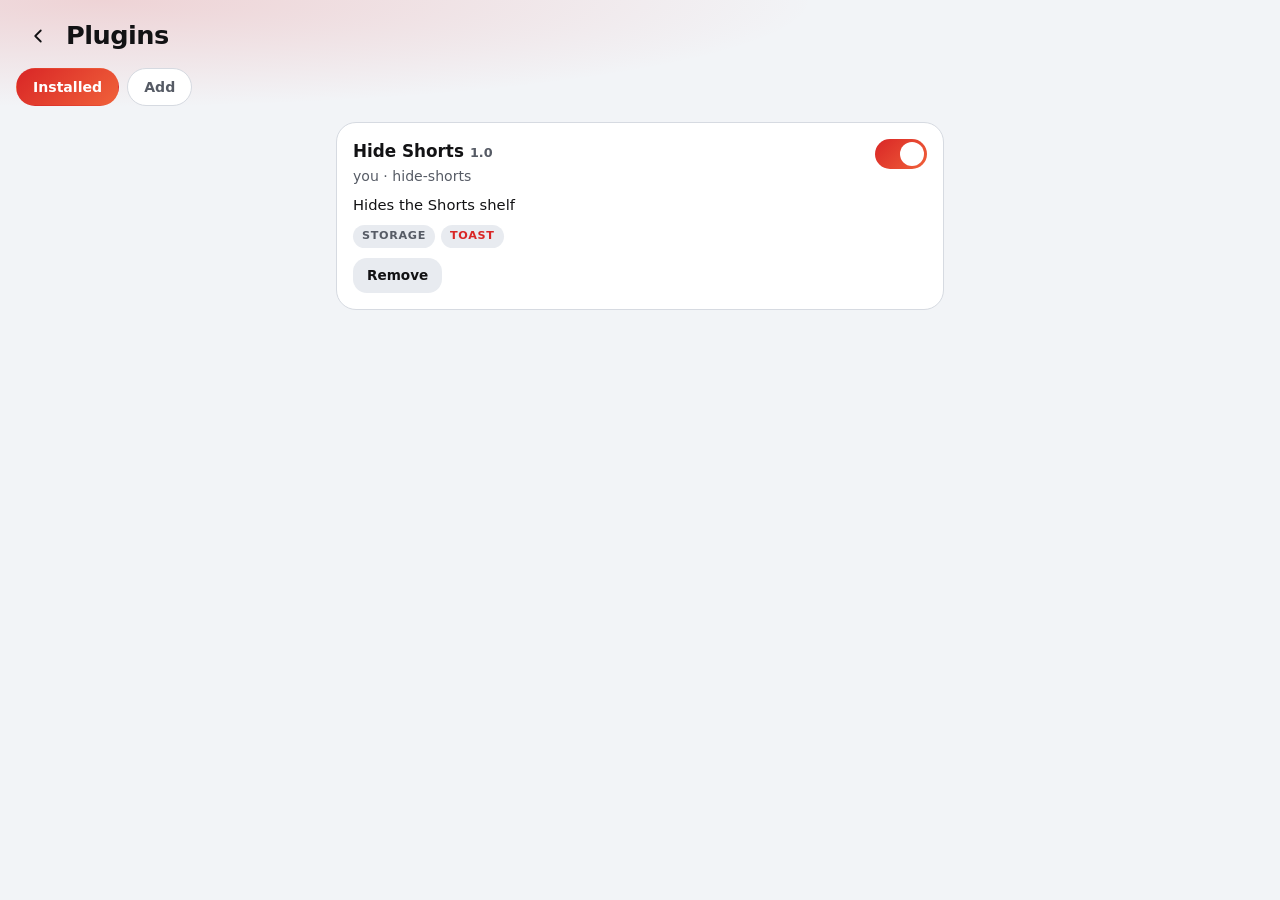
==== app/src/main/assets/plugins.html @ 10d86a30 "Add files via upload" ====
<!DOCTYPE html>
<html lang="en">
<head>
<meta charset="utf-8">
<meta name="viewport" content="width=device-width, initial-scale=1, user-scalable=no">
<title>Plugins</title>
<style>
:root{--font:system-ui,"Roboto","Helvetica Neue",Arial,sans-serif;--ease:cubic-bezier(.2,.8,.2,1)}
body[data-theme="dark"]{--bg:#0A0A0A;--surface:#141414;--raised:#1C1C1C;--text:#F5F5F5;--text2:#9A9A9A;--line:#262626;--accent:#FF3B3B;--accent2:#FF7A45;--on:#fff;--glow:rgba(255,59,59,.20);--track:#33333A;--ok:#4ADE80}
body[data-theme="light"]{--bg:#F2F4F7;--surface:#FFFFFF;--raised:#E8EBF0;--text:#121214;--text2:#565B65;--line:#D6DAE1;--accent:#D92626;--accent2:#F0613A;--on:#fff;--glow:rgba(217,38,38,.16);--track:#CDD1D9;--ok:#15803D}
*{box-sizing:border-box;-webkit-tap-highlight-color:transparent}
html,body{margin:0;background:var(--bg);color:var(--text);font:400 16px/1.45 var(--font)}
svg{display:block}.ico{width:22px;height:22px;fill:none;stroke:currentColor;stroke-width:2;stroke-linecap:round;stroke-linejoin:round}
header{position:sticky;top:0;z-index:10;padding:14px 16px 8px;background:linear-gradient(180deg,var(--bg) 75%,transparent)}
header::before{content:"";position:absolute;inset:0 0 -30px 0;background:radial-gradient(90% 120% at 8% 0%,var(--glow),transparent 62%);pointer-events:none;z-index:-1}
.top{display:flex;align-items:center;gap:6px}
.back{all:unset;cursor:pointer;width:44px;height:44px;border-radius:50%;display:flex;align-items:center;justify-content:center}
.back:active{background:var(--raised)}
h1{margin:0;font-size:1.6rem;font-weight:800;letter-spacing:-.02em}
.tabs{display:flex;gap:8px;margin-top:10px}
.tab{all:unset;cursor:pointer;padding:8px 16px;border-radius:999px;background:var(--surface);border:1px solid var(--line);font-weight:700;font-size:.88rem;color:var(--text2)}
.tab.on{background:linear-gradient(135deg,var(--accent),var(--accent2));border-color:transparent;color:var(--on)}
main{padding:8px 16px 90px;max-width:640px;margin:0 auto}
.card{background:var(--surface);border:1px solid var(--line);border-radius:20px;padding:16px;margin-bottom:12px;animation:rise .4s var(--ease) both}
@keyframes rise{from{opacity:0;transform:translateY(14px)}to{opacity:1;transform:none}}
.name{font-weight:800;font-size:1.05rem}.ver{color:var(--text2);font-weight:600;font-size:.8rem;margin-left:6px}
.sub{color:var(--text2);font-size:.88rem;margin-top:2px}
.desc{margin-top:8px;font-size:.92rem}
.head{display:flex;justify-content:space-between;align-items:flex-start;gap:10px}
.chips{margin-top:10px;display:flex;flex-wrap:wrap;gap:6px}
.chip{font-size:.7rem;font-weight:800;letter-spacing:.06em;text-transform:uppercase;padding:3px 9px;border-radius:99px;background:var(--raised);color:var(--text2)}
.chip.p{color:var(--accent)}
.sw{all:unset;cursor:pointer;flex:none;width:52px;height:30px;border-radius:99px;background:var(--track);position:relative;transition:background .25s}
.sw::after{content:"";position:absolute;top:3px;left:3px;width:24px;height:24px;border-radius:50%;background:#fff;transition:transform .25s var(--ease)}
.sw.on{background:linear-gradient(135deg,var(--accent),var(--accent2))}.sw.on::after{transform:translateX(22px)}
.btn{all:unset;cursor:pointer;display:block;text-align:center;margin-top:12px;padding:12px;border-radius:14px;font-weight:800;color:var(--on);background:linear-gradient(135deg,var(--accent),var(--accent2));box-shadow:0 6px 18px var(--glow)}
.btn:active{transform:scale(.98)}.btn.ghost{background:var(--raised);color:var(--text);box-shadow:none}
.btn.small{display:inline-block;margin-top:10px;padding:8px 14px;font-size:.85rem}
.btn[disabled]{opacity:.5;pointer-events:none}
h2{margin:0 0 4px;font-size:1.02rem}
textarea,input[type=text]{width:100%;margin-top:10px;background:var(--raised);color:var(--text);border:1px solid var(--line);border-radius:12px;padding:11px;font:inherit;outline:none}
textarea{min-height:130px;font:.82rem/1.4 ui-monospace,Menlo,Consolas,monospace;resize:vertical}
.msg{border-radius:14px;padding:12px 14px;margin-bottom:12px;font-weight:600}
.msg.ok{background:rgba(74,222,128,.14);color:var(--ok)}.msg.bad{background:rgba(255,59,59,.14);color:var(--accent)}
.empty{text-align:center;color:var(--text2);padding:36px 10px}
.hide{display:none}.note{color:var(--text2);font-size:.82rem;margin-top:6px}
</style>
</head>
<body data-theme="dark">
<header>
  <div class="top">
    <button class="back" id="back" aria-label="Back"><svg class="ico" viewBox="0 0 24 24"><path d="M15 18l-6-6 6-6"/></svg></button>
    <h1>Plugins</h1>
  </div>
  <div class="tabs">
    <button class="tab on" id="tabList">Installed</button>
    <button class="tab" id="tabAdd">Add</button>
  </div>
</header>
<main>
  <div id="banner"></div>
  <div id="vList"></div>
  <div id="vAdd" class="hide">
    <div class="card">
      <h2>Paste code</h2>
      <div class="sub">A plugin file that starts with the <b>// ==SparkyPlugin==</b> header.</div>
      <textarea id="code" spellcheck="false" placeholder="// ==SparkyPlugin==&#10;// @id my-plugin&#10;// @name My plugin&#10;// ==/SparkyPlugin==&#10;sparky.toast('hi');"></textarea>
      <button class="btn" id="goCode">Install</button>
    </div>
    <div class="card">
      <h2>From a link</h2>
      <div class="sub">https link to a .js plugin or a .zip bundle.</div>
      <input type="text" id="url" placeholder="https://..." autocapitalize="off" autocomplete="off">
      <button class="btn" id="goUrl">Install from link</button>
    </div>
    <div class="card">
      <h2>From a file</h2>
      <div class="sub">Pick a .js or .zip plugin from your phone.</div>
      <button class="btn ghost" id="goFile">Choose file</button>
      <div class="note">Plugins run inside the YouTube page. Install only the ones you trust, the chips on a plugin show what it is allowed to do.</div>
    </div>
  </div>
</main>

<script>
(function () {
  var bridge = window.SparkyPluginsUi || {
    isNight: function () { return matchMedia("(prefers-color-scheme: dark)").matches; },
    state: function () { return JSON.stringify({ plugins: [{ id: "hide-shorts", name: "Hide Shorts", version: "1.0", author: "you", description: "Hides the Shorts shelf", permissions: ["toast"], enabled: true }], busy: false, message: "", ok: true, seq: 0 }); },
    setEnabled: function () {}, remove: function () {}, installCode: function () {}, installUrl: function () {}, pickFile: function () {}, openUrl: function () {}, close: function () {}
  };
  document.body.setAttribute("data-theme", bridge.isNight() ? "dark" : "light");

  var tab = "list", S = null, last = "", shownSeq = 0, hideBannerAt = 0, hint = "", hintUntil = 0;
  var vList = document.getElementById("vList"), vAdd = document.getElementById("vAdd"), banner = document.getElementById("banner");
  var tabL = document.getElementById("tabList"), tabA = document.getElementById("tabAdd");

  function esc(s) { var d = document.createElement("div"); d.textContent = s == null ? "" : String(s); return d.innerHTML; }

  function drawList() {
    var p = S.plugins || [];
    if (!p.length) return '<div class="empty">No plugins yet.<br>Tap <b>Add</b> to install one.</div>';
    return p.map(function (x) {
      var chips = '<span class="chip">storage</span>' + (x.permissions || []).map(function (q) { return '<span class="chip p">' + esc(q) + '</span>'; }).join("");
      return '<div class="card"><div class="head"><div><span class="name">' + esc(x.name) + '</span><span class="ver">' + esc(x.version) + '</span>' +
        '<div class="sub">' + esc(x.author || "unknown author") + ' · ' + esc(x.id) + '</div></div>' +
        '<button class="sw' + (x.enabled ? ' on' : '') + '" data-toggle="' + esc(x.id) + '" aria-label="Enable"></button></div>' +
        (x.description ? '<div class="desc">' + esc(x.description) + '</div>' : '') +
        '<div class="chips">' + chips + '</div>' +
        '<button class="btn ghost small" data-remove="' + esc(x.id) + '">Remove</button></div>';
    }).join("");
  }

  function render() {
    tabL.className = "tab" + (tab === "list" ? " on" : "");
    tabA.className = "tab" + (tab === "add" ? " on" : "");
    vList.className = tab === "list" ? "" : "hide";
    vAdd.className = tab === "add" ? "" : "hide";

    var b = "";
    if (S.busy) b = '<div class="msg ok">Installing…</div>';
    else if (S.message && Date.now() < hideBannerAt) b = '<div class="msg ' + (S.ok ? 'ok' : 'bad') + '">' + esc(S.message) + '</div>';
    else if (hint && Date.now() < hintUntil) b = '<div class="msg ok">' + esc(hint) + '</div>';
    banner.innerHTML = b;
    ["goCode", "goUrl", "goFile"].forEach(function (id) { document.getElementById(id).disabled = !!S.busy; });

    var h = drawList();
    if (h !== last) { last = h; vList.innerHTML = h; }
  }

  function poll() {
    try { S = JSON.parse(bridge.state()); } catch (e) { return; }
    if (S.seq !== shownSeq && S.message) {
      shownSeq = S.seq;
      hideBannerAt = Date.now() + 6000;
      if (S.ok) { tab = "list"; document.getElementById("code").value = ""; document.getElementById("url").value = ""; }
    }
    render();
  }

  tabL.onclick = function () { tab = "list"; render(); };
  tabA.onclick = function () { tab = "add"; render(); };
  document.getElementById("back").onclick = function () { bridge.close(); };
  document.getElementById("goCode").onclick = function () {
    var c = document.getElementById("code").value;
    if (c.trim()) bridge.installCode(c);
    setTimeout(poll, 100);
  };
  document.getElementById("goUrl").onclick = function () {
    var u = document.getElementById("url").value;
    if (u.trim()) bridge.installUrl(u);
    setTimeout(poll, 100);
  };
  document.getElementById("goFile").onclick = function () { bridge.pickFile(); };

  document.addEventListener("click", function (e) {
    var t = e.target.closest("[data-toggle]");
    if (t) {
      var id = t.getAttribute("data-toggle"), on = !t.classList.contains("on");
      bridge.setEnabled(id, on);
      t.classList.toggle("on", on);
      hint = "Applies the next time the page loads"; hintUntil = Date.now() + 4000;
      setTimeout(poll, 150);
      return;
    }
    var r = e.target.closest("[data-remove]");
    if (r && confirm("Remove this plugin and its saved data?")) {
      bridge.remove(r.getAttribute("data-remove"));
      setTimeout(poll, 100);
    }
  });

  poll();
  setInterval(poll, 800);
})();
</script>
</body>
</html>
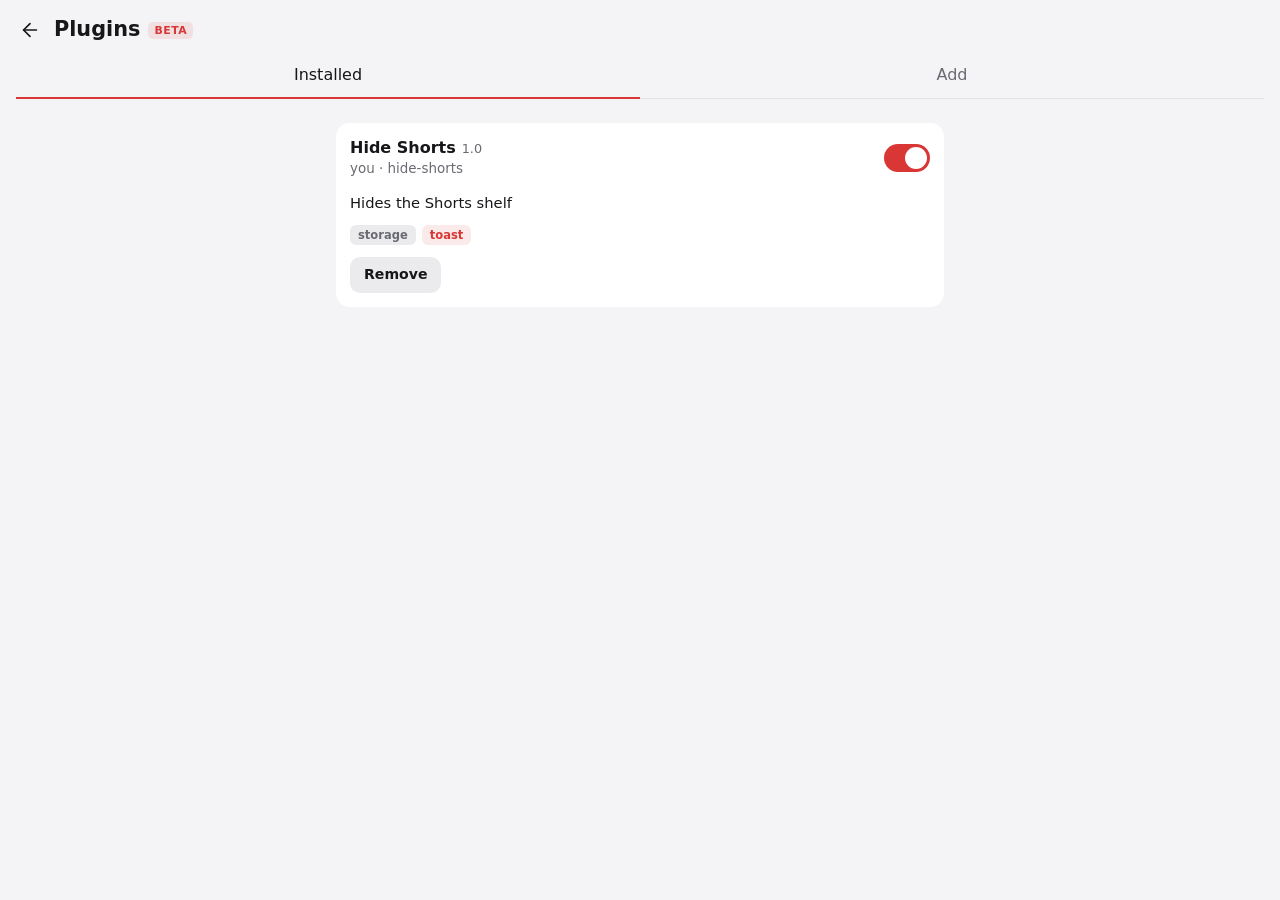
==== commit 37e0bf52: "Add files via upload" ====
--- a/app/src/main/assets/plugins.html
+++ b/app/src/main/assets/plugins.html
@@ -4,81 +4,50 @@
 <meta charset="utf-8">
 <meta name="viewport" content="width=device-width, initial-scale=1, user-scalable=no">
 <title>Plugins</title>
+<link rel="stylesheet" href="sparky_ui.css">
 <style>
-:root{--font:system-ui,"Roboto","Helvetica Neue",Arial,sans-serif;--ease:cubic-bezier(.2,.8,.2,1)}
-body[data-theme="dark"]{--bg:#0A0A0A;--surface:#141414;--raised:#1C1C1C;--text:#F5F5F5;--text2:#9A9A9A;--line:#262626;--accent:#FF3B3B;--accent2:#FF7A45;--on:#fff;--glow:rgba(255,59,59,.20);--track:#33333A;--ok:#4ADE80}
-body[data-theme="light"]{--bg:#F2F4F7;--surface:#FFFFFF;--raised:#E8EBF0;--text:#121214;--text2:#565B65;--line:#D6DAE1;--accent:#D92626;--accent2:#F0613A;--on:#fff;--glow:rgba(217,38,38,.16);--track:#CDD1D9;--ok:#15803D}
-*{box-sizing:border-box;-webkit-tap-highlight-color:transparent}
-html,body{margin:0;background:var(--bg);color:var(--text);font:400 16px/1.45 var(--font)}
-svg{display:block}.ico{width:22px;height:22px;fill:none;stroke:currentColor;stroke-width:2;stroke-linecap:round;stroke-linejoin:round}
-header{position:sticky;top:0;z-index:10;padding:14px 16px 8px;background:linear-gradient(180deg,var(--bg) 75%,transparent)}
-header::before{content:"";position:absolute;inset:0 0 -30px 0;background:radial-gradient(90% 120% at 8% 0%,var(--glow),transparent 62%);pointer-events:none;z-index:-1}
-.top{display:flex;align-items:center;gap:6px}
-.back{all:unset;cursor:pointer;width:44px;height:44px;border-radius:50%;display:flex;align-items:center;justify-content:center}
-.back:active{background:var(--raised)}
-h1{margin:0;font-size:1.6rem;font-weight:800;letter-spacing:-.02em}
-.tabs{display:flex;gap:8px;margin-top:10px}
-.tab{all:unset;cursor:pointer;padding:8px 16px;border-radius:999px;background:var(--surface);border:1px solid var(--line);font-weight:700;font-size:.88rem;color:var(--text2)}
-.tab.on{background:linear-gradient(135deg,var(--accent),var(--accent2));border-color:transparent;color:var(--on)}
-main{padding:8px 16px 90px;max-width:640px;margin:0 auto}
-.card{background:var(--surface);border:1px solid var(--line);border-radius:20px;padding:16px;margin-bottom:12px;animation:rise .4s var(--ease) both}
-@keyframes rise{from{opacity:0;transform:translateY(14px)}to{opacity:1;transform:none}}
-.name{font-weight:800;font-size:1.05rem}.ver{color:var(--text2);font-weight:600;font-size:.8rem;margin-left:6px}
-.sub{color:var(--text2);font-size:.88rem;margin-top:2px}
-.desc{margin-top:8px;font-size:.92rem}
-.head{display:flex;justify-content:space-between;align-items:flex-start;gap:10px}
-.chips{margin-top:10px;display:flex;flex-wrap:wrap;gap:6px}
-.chip{font-size:.7rem;font-weight:800;letter-spacing:.06em;text-transform:uppercase;padding:3px 9px;border-radius:99px;background:var(--raised);color:var(--text2)}
-.chip.p{color:var(--accent)}
-.sw{all:unset;cursor:pointer;flex:none;width:52px;height:30px;border-radius:99px;background:var(--track);position:relative;transition:background .25s}
-.sw::after{content:"";position:absolute;top:3px;left:3px;width:24px;height:24px;border-radius:50%;background:#fff;transition:transform .25s var(--ease)}
-.sw.on{background:linear-gradient(135deg,var(--accent),var(--accent2))}.sw.on::after{transform:translateX(22px)}
-.btn{all:unset;cursor:pointer;display:block;text-align:center;margin-top:12px;padding:12px;border-radius:14px;font-weight:800;color:var(--on);background:linear-gradient(135deg,var(--accent),var(--accent2));box-shadow:0 6px 18px var(--glow)}
-.btn:active{transform:scale(.98)}.btn.ghost{background:var(--raised);color:var(--text);box-shadow:none}
-.btn.small{display:inline-block;margin-top:10px;padding:8px 14px;font-size:.85rem}
-.btn[disabled]{opacity:.5;pointer-events:none}
-h2{margin:0 0 4px;font-size:1.02rem}
-textarea,input[type=text]{width:100%;margin-top:10px;background:var(--raised);color:var(--text);border:1px solid var(--line);border-radius:12px;padding:11px;font:inherit;outline:none}
-textarea{min-height:130px;font:.82rem/1.4 ui-monospace,Menlo,Consolas,monospace;resize:vertical}
-.msg{border-radius:14px;padding:12px 14px;margin-bottom:12px;font-weight:600}
-.msg.ok{background:rgba(74,222,128,.14);color:var(--ok)}.msg.bad{background:rgba(255,59,59,.14);color:var(--accent)}
-.empty{text-align:center;color:var(--text2);padding:36px 10px}
-.hide{display:none}.note{color:var(--text2);font-size:.82rem;margin-top:6px}
+.name{font-weight:600}.ver{color:var(--mute);font-size:.8rem;margin-left:6px}
+.head{display:flex;align-items:center;gap:12px;padding:14px 14px 4px}
+.head .txt{flex:1;min-width:0}
+.head .s{color:var(--mute);font-size:.84rem}
+.body{padding:6px 14px 14px}
+.desc{font-size:.92rem;margin:4px 0 10px}
+.card-t{font-weight:600}
 </style>
 </head>
 <body data-theme="dark">
-<header>
-  <div class="top">
-    <button class="back" id="back" aria-label="Back"><svg class="ico" viewBox="0 0 24 24"><path d="M15 18l-6-6 6-6"/></svg></button>
-    <h1>Plugins</h1>
+<div class="appbar" id="bar">
+  <div class="line">
+    <button class="back" id="back" aria-label="Back"><svg class="ico" viewBox="0 0 24 24"><line x1="19" y1="12" x2="5" y2="12"/><polyline points="12 19 5 12 12 5"/></svg></button>
+    <h1>Plugins<span class="beta">Beta</span></h1>
   </div>
   <div class="tabs">
     <button class="tab on" id="tabList">Installed</button>
     <button class="tab" id="tabAdd">Add</button>
   </div>
-</header>
+</div>
 <main>
   <div id="banner"></div>
   <div id="vList"></div>
   <div id="vAdd" class="hide">
-    <div class="card">
-      <h2>Paste code</h2>
-      <div class="sub">A plugin file that starts with the <b>// ==SparkyPlugin==</b> header.</div>
-      <textarea id="code" spellcheck="false" placeholder="// ==SparkyPlugin==&#10;// @id my-plugin&#10;// @name My plugin&#10;// ==/SparkyPlugin==&#10;sparky.toast('hi');"></textarea>
+    <div class="group"><div class="pad">
+      <div class="card-t">Paste code</div>
+      <div class="note" style="margin:2px 0 10px">A plugin file that starts with the <b>// ==SparkyPlugin==</b> header.</div>
+      <textarea class="field" id="code" spellcheck="false" placeholder="// ==SparkyPlugin==&#10;// @id my-plugin&#10;// @name My plugin&#10;// ==/SparkyPlugin==&#10;sparky.toast('hi');"></textarea>
       <button class="btn" id="goCode">Install</button>
-    </div>
-    <div class="card">
-      <h2>From a link</h2>
-      <div class="sub">https link to a .js plugin or a .zip bundle.</div>
-      <input type="text" id="url" placeholder="https://..." autocapitalize="off" autocomplete="off">
+    </div></div>
+    <div class="group"><div class="pad">
+      <div class="card-t">From a link</div>
+      <div class="note" style="margin:2px 0 10px">https link to a .js plugin or a .zip bundle.</div>
+      <input class="field" type="text" id="url" placeholder="https://..." autocapitalize="off" autocomplete="off">
       <button class="btn" id="goUrl">Install from link</button>
-    </div>
-    <div class="card">
-      <h2>From a file</h2>
-      <div class="sub">Pick a .js or .zip plugin from your phone.</div>
-      <button class="btn ghost" id="goFile">Choose file</button>
-      <div class="note">Plugins run inside the YouTube page. Install only the ones you trust, the chips on a plugin show what it is allowed to do.</div>
-    </div>
+    </div></div>
+    <div class="group"><div class="pad">
+      <div class="card-t">From a file</div>
+      <div class="note" style="margin:2px 0 0">Pick a .js or .zip plugin from your phone.</div>
+      <button class="btn plain" id="goFile">Choose file</button>
+    </div></div>
+    <p class="note" style="padding:0 4px">Plugins are in beta and run inside the YouTube page. Only install ones you trust, the chips on a plugin show what it may do.</p>
   </div>
 </main>
 
@@ -101,13 +70,12 @@
     var p = S.plugins || [];
     if (!p.length) return '<div class="empty">No plugins yet.<br>Tap <b>Add</b> to install one.</div>';
     return p.map(function (x) {
-      var chips = '<span class="chip">storage</span>' + (x.permissions || []).map(function (q) { return '<span class="chip p">' + esc(q) + '</span>'; }).join("");
-      return '<div class="card"><div class="head"><div><span class="name">' + esc(x.name) + '</span><span class="ver">' + esc(x.version) + '</span>' +
-        '<div class="sub">' + esc(x.author || "unknown author") + ' · ' + esc(x.id) + '</div></div>' +
-        '<button class="sw' + (x.enabled ? ' on' : '') + '" data-toggle="' + esc(x.id) + '" aria-label="Enable"></button></div>' +
-        (x.description ? '<div class="desc">' + esc(x.description) + '</div>' : '') +
-        '<div class="chips">' + chips + '</div>' +
-        '<button class="btn ghost small" data-remove="' + esc(x.id) + '">Remove</button></div>';
+      var chips = '<span class="chip">storage</span>' + (x.permissions || []).map(function (q) { return '<span class="chip hot">' + esc(q) + '</span>'; }).join("");
+      return '<div class="group"><div class="head"><div class="txt"><span class="name">' + esc(x.name) + '</span><span class="ver">' + esc(x.version) + '</span>' +
+        '<div class="s">' + esc(x.author || "unknown author") + ' · ' + esc(x.id) + '</div></div>' +
+        '<span class="switch' + (x.enabled ? ' on' : '') + '" data-toggle="' + esc(x.id) + '" role="switch"></span></div>' +
+        '<div class="body">' + (x.description ? '<div class="desc">' + esc(x.description) + '</div>' : '') + chips +
+        '<div><button class="btn plain small" style="margin-top:8px" data-remove="' + esc(x.id) + '">Remove</button></div></div></div>';
     }).join("");
   }
 
@@ -118,9 +86,9 @@
     vAdd.className = tab === "add" ? "" : "hide";
 
     var b = "";
-    if (S.busy) b = '<div class="msg ok">Installing…</div>';
-    else if (S.message && Date.now() < hideBannerAt) b = '<div class="msg ' + (S.ok ? 'ok' : 'bad') + '">' + esc(S.message) + '</div>';
-    else if (hint && Date.now() < hintUntil) b = '<div class="msg ok">' + esc(hint) + '</div>';
+    if (S.busy) b = '<div class="banner ok">Installing…</div>';
+    else if (S.message && Date.now() < hideBannerAt) b = '<div class="banner ' + (S.ok ? 'ok' : 'bad') + '">' + esc(S.message) + '</div>';
+    else if (hint && Date.now() < hintUntil) b = '<div class="banner ok">' + esc(hint) + '</div>';
     banner.innerHTML = b;
     ["goCode", "goUrl", "goFile"].forEach(function (id) { document.getElementById(id).disabled = !!S.busy; });
 
@@ -170,6 +138,7 @@
     }
   });
 
+  window.addEventListener("scroll", function () { document.getElementById("bar").classList.toggle("scrolled", window.scrollY > 4); }, { passive: true });
   poll();
   setInterval(poll, 800);
 })();
--- a/app/src/main/assets/sparky_ui.css
+++ b/app/src/main/assets/sparky_ui.css
@@ -0,0 +1,103 @@
+/* shared look for the html screens (settings, update, plugins).
+   flat grouped lists, one accent, no glow */
+:root{--font:system-ui,-apple-system,"Roboto","Segoe UI",Arial,sans-serif}
+body[data-theme="dark"]{--bg:#0f0f11;--group:#1a1a1d;--hover:#232327;--text:#ececef;--mute:#8d8d95;--line:#2a2a2f;--accent:#ef4a4a;--accent-bg:rgba(239,74,74,.14);--on:#fff;--good:#58c27d;--field:#232327}
+body[data-theme="light"]{--bg:#f4f4f6;--group:#ffffff;--hover:#ececef;--text:#17171a;--mute:#6a6a72;--line:#e1e1e5;--accent:#d93636;--accent-bg:rgba(217,54,54,.10);--on:#fff;--good:#1f8a4c;--field:#ebebee}
+*{box-sizing:border-box;-webkit-tap-highlight-color:transparent}
+html,body{margin:0;background:var(--bg);color:var(--text);font:400 16px/1.4 var(--font)}
+body{padding-bottom:64px}
+svg{display:block}
+.ico{width:22px;height:22px;fill:none;stroke:currentColor;stroke-width:1.8;stroke-linecap:round;stroke-linejoin:round}
+
+/* top bar */
+.appbar{position:sticky;top:0;z-index:10;background:var(--bg);padding:6px 8px 8px}
+.appbar .line{display:flex;align-items:center;gap:2px;min-height:48px}
+.back{all:unset;cursor:pointer;width:44px;height:44px;border-radius:50%;display:flex;align-items:center;justify-content:center}
+.back:active{background:var(--hover)}
+.appbar h1{margin:0;font-size:1.3rem;font-weight:600;flex:1}
+.appbar.scrolled{box-shadow:0 1px 0 var(--line)}
+.search{display:flex;align-items:center;gap:10px;margin:2px 8px 0;padding:0 12px;height:42px;border-radius:10px;background:var(--field);color:var(--mute)}
+.search input{all:unset;flex:1;color:var(--text);font-size:.95rem}
+.search input::placeholder{color:var(--mute)}
+.search .ico{width:18px;height:18px}
+
+main{max-width:640px;margin:0 auto;padding:6px 16px 0}
+
+/* grouped list */
+.label{margin:22px 4px 8px;font-size:.78rem;font-weight:600;letter-spacing:.04em;text-transform:uppercase;color:var(--mute)}
+.group{background:var(--group);border-radius:14px;overflow:hidden;margin-top:10px}
+.group+.group{margin-top:14px}
+.row{display:flex;align-items:center;gap:14px;padding:13px 14px;cursor:pointer;position:relative}
+.row+.row::before{content:"";position:absolute;top:0;left:50px;right:0;border-top:1px solid var(--line)}
+.row.noicon+.row::before,.group.plain .row+.row::before{left:14px}
+.row:active{background:var(--hover)}
+.row.off{opacity:.45;pointer-events:none}
+.row.static{cursor:default}.row.static:active{background:none}
+.row>.ico{flex:none;color:var(--mute)}
+.row .txt{flex:1;min-width:0}
+.row .t{font-weight:500}
+.row .s{margin-top:1px;font-size:.84rem;color:var(--mute);overflow:hidden;display:-webkit-box;-webkit-line-clamp:2;-webkit-box-orient:vertical}
+.row .val{flex:none;max-width:42%;font-size:.88rem;color:var(--mute);text-align:right}
+.row .chev{flex:none;width:18px;height:18px;color:var(--mute);opacity:.7}
+
+/* switch */
+.switch{flex:none;width:46px;height:28px;border-radius:14px;background:#55555c;position:relative;transition:background .18s}
+.switch::after{content:"";position:absolute;top:3px;left:3px;width:22px;height:22px;border-radius:50%;background:#fff;transition:transform .18s}
+.switch.on{background:var(--accent)}.switch.on::after{transform:translateX(18px)}
+
+/* buttons, fields */
+.btn{all:unset;cursor:pointer;box-sizing:border-box;display:block;text-align:center;padding:12px 16px;border-radius:10px;font-weight:600;background:var(--accent);color:var(--on)}
+.btn:active{opacity:.85}
+.btn.plain{background:var(--field);color:var(--text)}
+.btn.small{display:inline-block;padding:8px 14px;font-size:.88rem}
+.btn[disabled]{opacity:.5;pointer-events:none}
+.field{width:100%;background:var(--field);color:var(--text);border:0;border-radius:10px;padding:12px;font:inherit;outline:none}
+textarea.field{min-height:130px;resize:vertical;font:.82rem/1.45 ui-monospace,Menlo,Consolas,monospace}
+.pad{padding:14px}
+.pad .btn{margin-top:12px}
+.note{color:var(--mute);font-size:.84rem;margin-top:8px}
+
+/* tabs */
+.tabs{display:flex;margin:0 8px;border-bottom:1px solid var(--line)}
+.tab{all:unset;cursor:pointer;flex:1;text-align:center;padding:10px 4px 11px;font-weight:500;color:var(--mute);border-bottom:2px solid transparent;margin-bottom:-1px}
+.tab.on{color:var(--text);border-bottom-color:var(--accent)}
+.tab .dot{display:inline-block;min-width:17px;height:17px;border-radius:9px;background:var(--accent);color:#fff;font-size:.68rem;line-height:17px;text-align:center;margin-left:6px;padding:0 4px;vertical-align:1px}
+
+/* messages, chips, banner */
+.banner{margin:10px 0 0;padding:12px 14px;border-radius:10px;font-weight:500;font-size:.92rem}
+.banner.ok{background:rgba(88,194,125,.14);color:var(--good)}
+.banner.bad{background:var(--accent-bg);color:var(--accent)}
+.chip{display:inline-block;font-size:.72rem;font-weight:600;padding:2px 8px;border-radius:6px;background:var(--field);color:var(--mute);margin:0 6px 4px 0}
+.chip.hot{background:var(--accent-bg);color:var(--accent)}
+.beta{font-size:.68rem;font-weight:700;letter-spacing:.05em;text-transform:uppercase;padding:2px 6px;border-radius:5px;background:var(--accent-bg);color:var(--accent);margin-left:8px;vertical-align:2px}
+.empty{text-align:center;color:var(--mute);padding:44px 10px}
+.hide{display:none}
+
+/* progress */
+.bar{height:6px;border-radius:3px;background:var(--field);overflow:hidden;margin-top:14px}
+.bar i{display:block;height:100%;width:0;background:var(--accent);transition:width .4s linear}
+.bar.ind i{width:35%;animation:slide 1.1s ease-in-out infinite}
+@keyframes slide{0%{margin-left:-35%}100%{margin-left:100%}}
+.meta{display:flex;justify-content:space-between;color:var(--mute);font-size:.82rem;margin-top:6px}
+.log{white-space:pre-wrap;color:var(--mute);font-size:.88rem;margin-top:12px;padding-top:12px;border-top:1px solid var(--line);max-height:46vh;overflow:auto}
+
+/* bottom sheet + toast */
+.scrim{position:fixed;inset:0;background:rgba(0,0,0,.5);opacity:0;pointer-events:none;transition:opacity .2s;z-index:30}
+.scrim.show{opacity:1;pointer-events:auto}
+.sheet{position:fixed;left:0;right:0;bottom:0;z-index:31;max-width:640px;margin:0 auto;background:var(--group);border-radius:18px 18px 0 0;padding:8px 8px 20px;transform:translateY(105%);transition:transform .25s ease-out;max-height:80vh;overflow:auto}
+.sheet.show{transform:none}
+.grab{width:36px;height:4px;border-radius:2px;background:var(--line);margin:4px auto 12px}
+.sheet h3{margin:0 10px 6px;font-size:1rem;font-weight:600}
+.opt{display:flex;align-items:center;gap:14px;padding:13px 10px;border-radius:10px;cursor:pointer}
+.opt:active{background:var(--hover)}
+.opt .radio{flex:none;width:20px;height:20px;border-radius:50%;border:2px solid var(--mute);position:relative}
+.opt.sel .radio{border-color:var(--accent)}
+.opt.sel .radio::after{content:"";position:absolute;inset:3px;border-radius:50%;background:var(--accent)}
+.toast{position:fixed;left:50%;bottom:26px;transform:translate(-50%,20px);opacity:0;background:var(--text);color:var(--bg);padding:10px 16px;border-radius:8px;font-weight:500;font-size:.88rem;transition:all .2s;z-index:40;pointer-events:none}
+.toast.show{opacity:1;transform:translate(-50%,0)}
+
+/* css editor row */
+.editor{display:none;padding:0 14px 14px}
+.editor.open{display:block}
+.editor p{margin:8px 0 12px;color:var(--mute);font-size:.82rem}
+@media (prefers-reduced-motion:reduce){*{animation:none!important;transition:none!important}}
